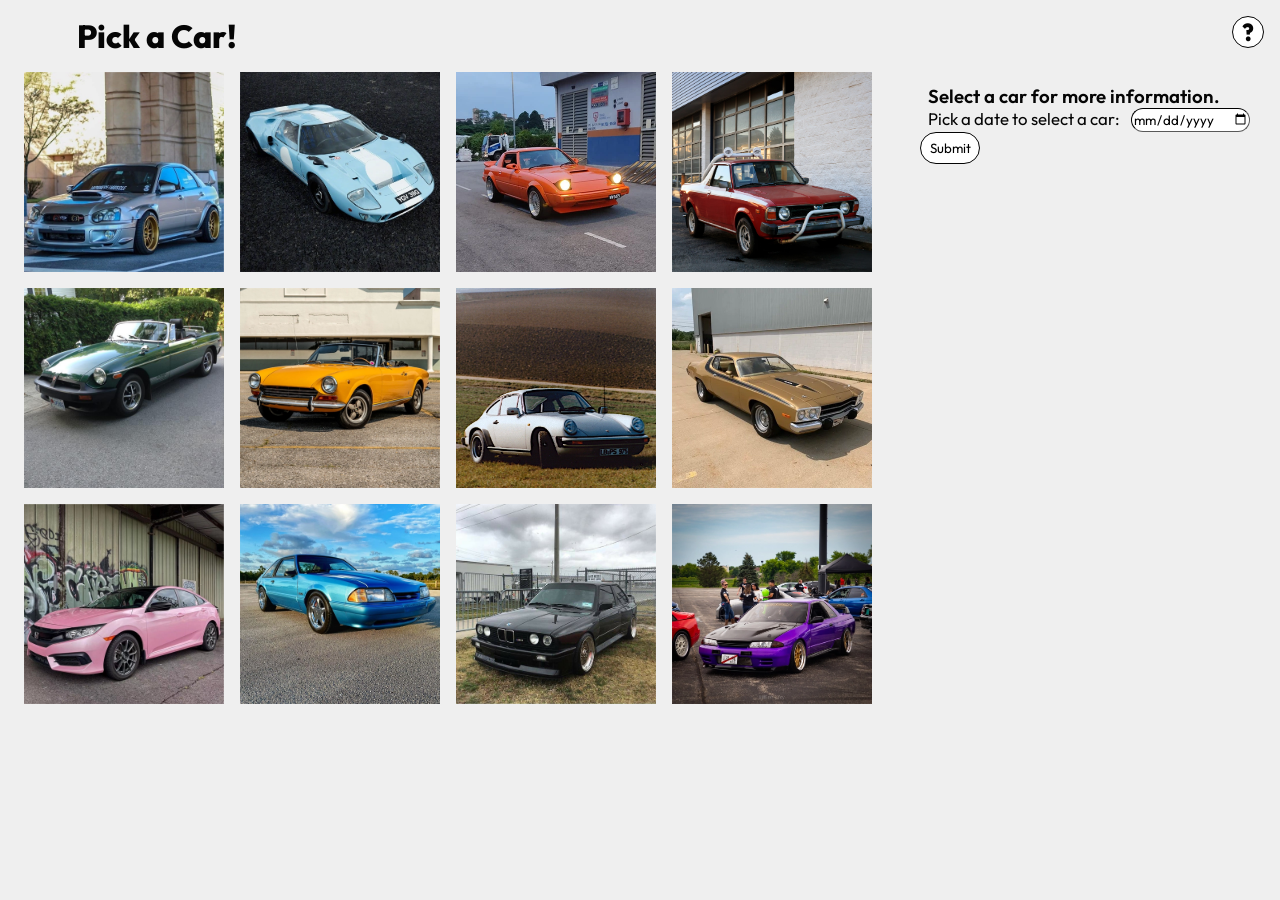
==== index.html @ 71fab591 "Changed Repo Name" ====
<!DOCTYPE html>
<html lang="en">
<head>
    <meta charset="UTF-8">
    <meta name="viewport" content="width=device-width, initial-scale=1.0">
    <link rel = "normalize" href="css/normalize.css" media = "screen">
    <link rel = "stylesheet" href = "css/styles.css" media = "screen">
    <title>Pick Your Car!</title>
</head>
<body>
    <div class = heading>
        <h1 id = "pageHeading"> Pick a Car! </h1>
        <div class = "helpButton">
            <a href = "helpPage.html"> ? </a>
         </div>
    </div>
    <div class = main>
        <div class = grid>
                <button type = "button" class = "carButton" id = "Capricorn"> </button>
                <button type = "button" class = "carButton" id = "Aquarius"> </button>
                <button type = "button" class = "carButton" id = "Pisces"> </button>
                <button type = "button" class = "carButton" id = "Aires">  </button>
                <button type = "button" class = "carButton" id = "Taurus"> </button>
                <button type = "button" class = "carButton" id = "Gemini"> </button>
                <button type = "button" class = "carButton" id = "Cancer"> </button>
                <button type = "button" class = "carButton" id = "Leo"> </button>
                <button type = "button" class = "carButton" id = "Virgo"> </button>
                <button type = "button" class = "carButton" id = "Libra"> </button>
                <button type = "button" class = "carButton" id = "Scorpio"> </button>
                <button type = "button" class = "carButton" id = "Sagittarius"> </button>
        </div>
        <div class = info_text>
            <h3 id = "carHeading"> Select a car for more information. </h3>
            <div class = input>
                <form>
                    <label for = "birthday" id = "label"> Pick a date to select a car: </label>
                    <input type = "date" id = "birthday" name = "birthday">
                    <button type = "submit" id = "submit"> Submit </button>
                </form> 
            </div>
            <div class = 'carImage'>
                <img id = "carImage" src = "images/bmw.webp" hidden>
            </div>
             <p id = "infoText" hidden>  </p>
             <button type = "button" id = "exit" hidden> Exit </button>
        </div>
    </div>
<script src = "main.js"> </script>
</body>
</html>
---- css/styles.css ----
@font-face{
    font-family: 'Outfit';
    src: url(../fonts/Outfit.ttf);
    font-weight: 400 800;
    font-style: normal;
    font-display: swap;
}

*{
    box-sizing: border-box;
}

:root{
    --color-background: #EFEFEF;
    --color-text: #050505;
    --font-main: 'Outfit', Arial, sans-serif;

    --rhythm: 1.5rem; 

}

body{
    background-color: var(--color-background);
    margin: 0;
}
button{
    border-width: 0px;
    height: 200px;
    width: 200px;
    cursor: pointer;
}

#Aires{
    background-image: url(../images/brat.webp);
    background-size: cover;
}

#Taurus{
    background-image: url(../images/mg.webp);
    background-size: cover;
}
#Pisces{
    background-image: url(../images/mazda.webp);
    background-size: cover;
}
#Gemini{
    background-image: url(../images/fiat.webp);
    background-size: cover;
}

#Cancer{
    background-image: url(../images/porche.webp);
    background-size: cover;
}

#Leo{
    background-image: url(../images/roadrunner.webp);
    background-size: cover;
}

#Virgo{
    background-image: url(../images/honda.webp);
    background-size: cover;
}

#Libra{
    background-image: url(../images/mustang.webp);
    background-size: cover;
}

#Scorpio{
    background-image: url(../images/bmw.webp);
    background-size: cover;
}

#Sagittarius{
    background-image: url(../images/skyline.webp);
    background-size: cover;
}

#Capricorn{
    background-image: url(../images/subaru.webp);
    background-size: cover;
}

#Aquarius{
    background-image: url(../images/ford.webp);
    background-size: cover;
}

#exit {
    background-color: white;
    position: absolute;
    display: hidden;
    justify-content: center;
    align-items: center;
    border: 1px solid var(--color-text);
    height: 2rem;
    width: 5rem;
    border-radius: 24px;

}

.carImage{
    display: flex;
    justify-content: center;
}

p{
    color: var(--color-text);
    font-family: var(--font-main);
    font-weight: 400; 
    font-size: 1.05rem;
    line-height: var(--rhythm);
    margin: .75rem .5rem 0; 
    width: 20rem
}

label{
    color: var(--color-text);
    font-family: var(--font-main);
    font-weight: 400; 
    font-size: 1.05rem;
    margin: .75rem .5rem 0; 
}
h1{
    color: var(--color-text);
    font-family: var(--font-main);
    font-weight: 800;
    font-size: 2.1  rem; 
    margin:  1rem; 
    padding-left: 2.3rem;
}

h3{
    color:var(--color-text);
    font-family: var(--font-main);
    display: flex;
    font-weight: 600;
    font-size: 1.3; 
    margin: .75rem .5rem 0;
}

img{
    height: 175px;
    width: 175px;
    margin: 1rem;
    object-fit: cover;
}


input{
    font-family:var(--font-main);
    border-radius: 12px;
    height: 24px;
    width: 112 px;
    border-color: var(--color-text);
    border-width: 1px;
}

a{
    font-family: var(--font-main);
    font-weight: 800;
    font-size: var(--rhythm);
    color: var(--color-text);
    text-decoration: none;

}

.heading{
    padding-left: var(--rhythm);
    display: flex;
    flex-direction: row;
    align-items: center;

}

.helpButton{
    position: absolute;
    display: flex;
    justify-content: center;
    align-items: center;
    top: 1rem;
    right: 1rem;
    height: 32px;
    width: 32px;
    background-color: white;
    border: 1px solid var(--color-text);
    border-radius: 24px;
}

.main{
    display: flex;
    justify-content: center;
    margin: 0 var(--rhythm);
}

.grid{
     display: grid;
     gap: 1rem;
     grid-template-columns: repeat(4, minmax(200px, 200px));
     grid-template-rows: repeat(3, minmax(200px, 200px));
     align-content:center;
     justify-items: center;
     margin-right: 3rem;
}

.input{
    display: flex;
}

#submit{
    height: 32px;
    width: 60px;
    padding: 6px;
    text-align: center;
    border: 1px solid var(--color-text);
    border-radius: 24px;
    background-color: white;
    font-family: var(--font-main);
}
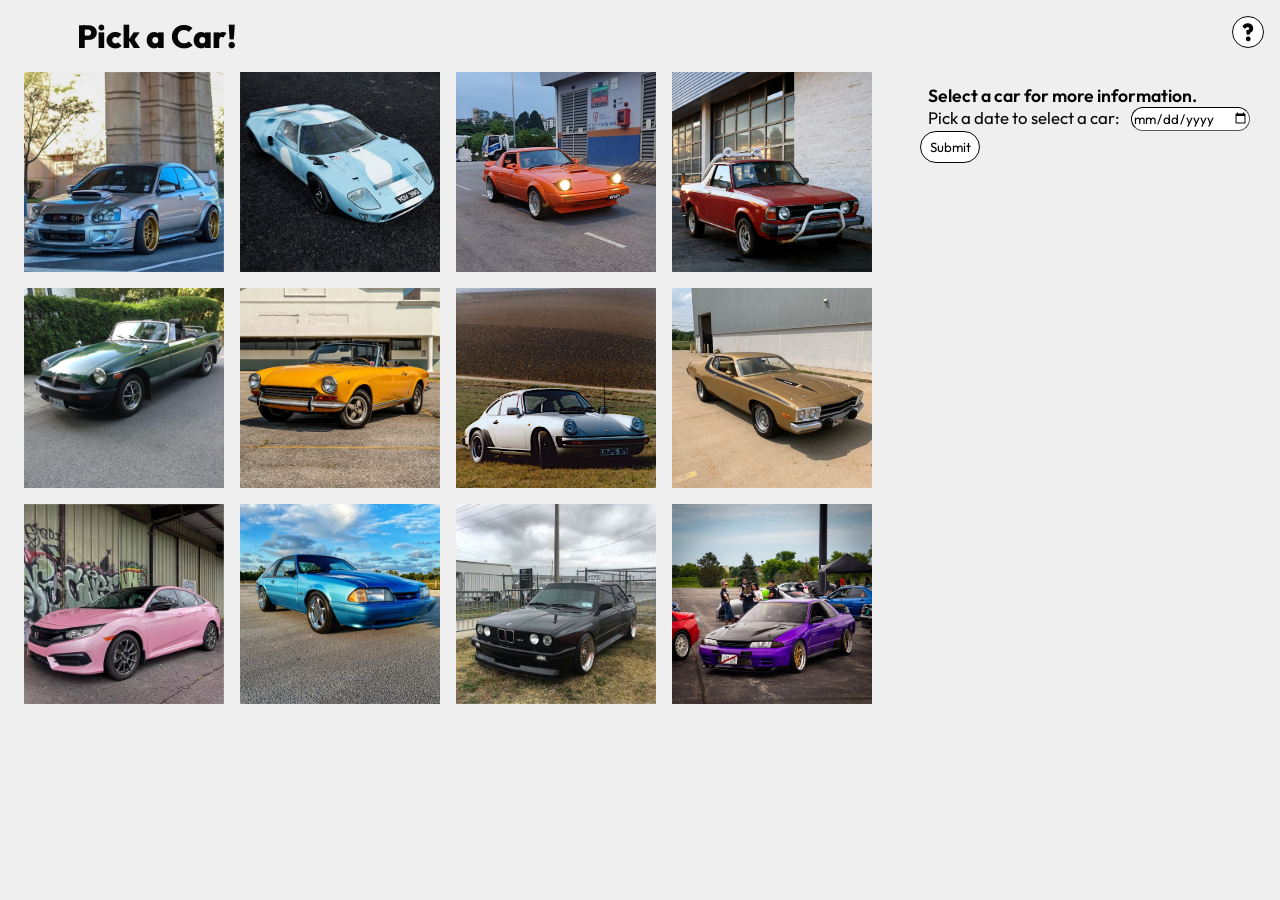
==== commit 13359fb1: "fixed errors" ====
--- a/index.html
+++ b/index.html
@@ -3,23 +3,22 @@
 <head>
     <meta charset="UTF-8">
     <meta name="viewport" content="width=device-width, initial-scale=1.0">
-    <link rel = "normalize" href="css/normalize.css" media = "screen">
     <link rel = "stylesheet" href = "css/styles.css" media = "screen">
     <title>Pick Your Car!</title>
 </head>
 <body>
-    <div class = heading>
+    <div class = "heading">
         <h1 id = "pageHeading"> Pick a Car! </h1>
         <div class = "helpButton">
             <a href = "helpPage.html"> ? </a>
          </div>
     </div>
-    <div class = main>
-        <div class = grid>
+    <div class = "main">
+        <div class = "grid">
                 <button type = "button" class = "carButton" id = "Capricorn"> </button>
                 <button type = "button" class = "carButton" id = "Aquarius"> </button>
                 <button type = "button" class = "carButton" id = "Pisces"> </button>
-                <button type = "button" class = "carButton" id = "Aires">  </button>
+                <button type = "button" class = "carButton" id = "Aries">  </button>
                 <button type = "button" class = "carButton" id = "Taurus"> </button>
                 <button type = "button" class = "carButton" id = "Gemini"> </button>
                 <button type = "button" class = "carButton" id = "Cancer"> </button>
@@ -29,7 +28,7 @@
                 <button type = "button" class = "carButton" id = "Scorpio"> </button>
                 <button type = "button" class = "carButton" id = "Sagittarius"> </button>
         </div>
-        <div class = info_text>
+        <div class = "info_text">
             <h3 id = "carHeading"> Select a car for more information. </h3>
             <div class = input>
                 <form>
@@ -38,8 +37,8 @@
                     <button type = "submit" id = "submit"> Submit </button>
                 </form> 
             </div>
-            <div class = 'carImage'>
-                <img id = "carImage" src = "images/bmw.webp" hidden>
+            <div class = "carImage">
+                <img id = "carImage" src = "images/bmw.webp" alt = "Bigger Image of Selected Car" hidden>
             </div>
              <p id = "infoText" hidden>  </p>
              <button type = "button" id = "exit" hidden> Exit </button>
--- a/css/styles.css
+++ b/css/styles.css
@@ -14,96 +14,218 @@
     --color-background: #EFEFEF;
     --color-text: #050505;
     --font-main: 'Outfit', Arial, sans-serif;
-
     --rhythm: 1.5rem; 
-
+}
+
+#Aquarius{
+    background-image: url(../images/ford.webp);
+    background-size: cover;
+}
+
+#Aries{
+    background-image: url(../images/brat.webp);
+    background-size: cover;
+}
+
+#Cancer{
+    background-image: url(../images/porsche.webp);
+    background-size: cover;
+}
+
+#Capricorn{
+    background-image: url(../images/subaru.webp);
+    background-size: cover;
+}
+
+#Gemini{
+    background-image: url(../images/fiat.webp);
+    background-size: cover;
+}
+
+#Leo{
+    background-image: url(../images/roadrunner.webp);
+    background-size: cover;
+}
+
+#Libra{
+    background-image: url(../images/mustang.webp);
+    background-size: cover;
+}
+
+#Pisces{
+    background-image: url(../images/mazda.webp);
+    background-size: cover;
+}
+
+#Sagittarius{
+    background-image: url(../images/skyline.webp);
+    background-size: cover;
+}
+
+#Scorpio{
+    background-image: url(../images/bmw.webp);
+    background-size: cover;
+}
+
+#Taurus{
+    background-image: url(../images/mg.webp);
+    background-size: cover;
+}
+
+#Virgo{
+    background-image: url(../images/honda.webp);
+    background-size: cover;
+}
+
+#exit {
+    background-color: white;
+    border: 1px solid var(--color-text);
+    border-radius: 24px;
+    height: 2rem;
+    justify-content: center;
+    align-items: center;
+    position: absolute;
+    width: 5rem;
+}
+
+.input{
+    display: flex;
+}
+
+.backButton{
+    align-items: center;
+    background-color: white;
+    border: 1px solid var(--color-text);
+    border-radius:24px;
+    display: flex;
+    height: 44px;
+    justify-content: center;
+    margin: auto;
+    width: 120px;
 }
 
 body{
     background-color: var(--color-background);
     margin: 0;
 }
+
 button{
     border-width: 0px;
+    cursor: pointer;
     height: 200px;
     width: 200px;
-    cursor: pointer;
-}
-
-#Aires{
-    background-image: url(../images/brat.webp);
-    background-size: cover;
-}
-
-#Taurus{
-    background-image: url(../images/mg.webp);
-    background-size: cover;
-}
-#Pisces{
-    background-image: url(../images/mazda.webp);
-    background-size: cover;
-}
-#Gemini{
-    background-image: url(../images/fiat.webp);
-    background-size: cover;
-}
-
-#Cancer{
-    background-image: url(../images/porche.webp);
-    background-size: cover;
-}
-
-#Leo{
-    background-image: url(../images/roadrunner.webp);
-    background-size: cover;
-}
-
-#Virgo{
-    background-image: url(../images/honda.webp);
-    background-size: cover;
-}
-
-#Libra{
-    background-image: url(../images/mustang.webp);
-    background-size: cover;
-}
-
-#Scorpio{
-    background-image: url(../images/bmw.webp);
-    background-size: cover;
-}
-
-#Sagittarius{
-    background-image: url(../images/skyline.webp);
-    background-size: cover;
-}
-
-#Capricorn{
-    background-image: url(../images/subaru.webp);
-    background-size: cover;
-}
-
-#Aquarius{
-    background-image: url(../images/ford.webp);
-    background-size: cover;
-}
-
-#exit {
-    background-color: white;
+}
+
+a{
+    color: var(--color-text);
+    font-family: var(--font-main);
+    font-weight: 800;
+    font-size: var(--rhythm);
+    text-decoration: none;
+}
+
+.carImage{
+    display: flex;
+    justify-content: center;
+}
+
+.grid{
+    align-content:center;
+    display: grid;
+    gap: 1rem;
+    grid-template-columns: repeat(4, minmax(200px, 200px));
+    grid-template-rows: repeat(3, minmax(200px, 200px));
+    justify-items: center;
+    margin-right: 3rem;
+}
+
+h1{
+    color: var(--color-text);
+    font-family: var(--font-main);
+    font-weight: 800;
+    margin: 1rem;
+    padding-left: 2.3rem;
+}
+
+h2{
+    color: var(--color-text);
+    font-family: var(--font-main);
+    font-weight: 800;
+}
+
+h3{
+    color: var(--color-text);
+    display: flex;
+    font-family: var(--font-main);
+    font-weight: 600;
+    font-size: 1.1rem;
+    margin: .75rem .5rem 0;
+}
+
+.help1 img{
+    height: 400px;
+    margin-top: 0;
+    width: 450px;
+}
+
+.help2 img{
+    max-height: 200px;
+    width: 600px;
+}
+
+.help2Images{
+    display: flex;
+    flex-direction: column;
+    max-height: 400px;
+}
+
+.helpButton{
+    align-items: center;
+    background-color: white;
+    border: 1px solid var(--color-text);
+    border-radius: 24px;
+    display: flex;
+    height: 32px;
+    justify-content: center;
     position: absolute;
-    display: hidden;
-    justify-content: center;
-    align-items: center;
-    border: 1px solid var(--color-text);
-    height: 2rem;
-    width: 5rem;
-    border-radius: 24px;
-
-}
-
-.carImage{
-    display: flex;
-    justify-content: center;
+    right: 1rem;
+    top: 1rem;
+    width: 32px;
+}
+
+.helpImages{
+    display: flex;
+    flex-direction: row;
+    justify-content: space-evenly;
+}
+
+.heading{
+    align-items: center;
+    display: flex;
+    flex-direction: row;
+    padding-left: var(--rhythm);
+}
+
+input{
+    border-color: var(--color-text);
+    border-radius: 12px;
+    border-width: 1px;
+    font-family: var(--font-main);
+    height: 24px;
+}
+
+label{
+    color: var(--color-text);
+    font-family: var(--font-main);
+    font-weight: 400; 
+    font-size: 1.05rem;
+    margin: .75rem .5rem 0; 
+}
+
+.main{
+    display: flex;
+    justify-content: center;
+    margin: 0 var(--rhythm);
 }
 
 p{
@@ -112,111 +234,24 @@
     font-weight: 400; 
     font-size: 1.05rem;
     line-height: var(--rhythm);
-    margin: .75rem .5rem 0; 
-    width: 20rem
-}
-
-label{
-    color: var(--color-text);
-    font-family: var(--font-main);
-    font-weight: 400; 
-    font-size: 1.05rem;
-    margin: .75rem .5rem 0; 
-}
-h1{
-    color: var(--color-text);
-    font-family: var(--font-main);
-    font-weight: 800;
-    font-size: 2.1  rem; 
-    margin:  1rem; 
-    padding-left: 2.3rem;
-}
-
-h3{
-    color:var(--color-text);
-    font-family: var(--font-main);
-    display: flex;
-    font-weight: 600;
-    font-size: 1.3; 
-    margin: .75rem .5rem 0;
+    margin: 0 .5rem .75rem; 
+    width: 20rem;
 }
 
 img{
-    height: 175px;
-    width: 175px;
-    margin: 1rem;
+    height: 300px;
+    margin: .5rem;
     object-fit: cover;
-}
-
-
-input{
-    font-family:var(--font-main);
-    border-radius: 12px;
-    height: 24px;
-    width: 112 px;
-    border-color: var(--color-text);
-    border-width: 1px;
-}
-
-a{
-    font-family: var(--font-main);
-    font-weight: 800;
-    font-size: var(--rhythm);
-    color: var(--color-text);
-    text-decoration: none;
-
-}
-
-.heading{
-    padding-left: var(--rhythm);
-    display: flex;
-    flex-direction: row;
-    align-items: center;
-
-}
-
-.helpButton{
-    position: absolute;
-    display: flex;
-    justify-content: center;
-    align-items: center;
-    top: 1rem;
-    right: 1rem;
+    width: 300px;
+}
+
+#submit{
+    background-color: white;
+    border: 1px solid var(--color-text);
+    border-radius: 24px;
+    font-family: var(--font-main);
     height: 32px;
-    width: 32px;
-    background-color: white;
-    border: 1px solid var(--color-text);
-    border-radius: 24px;
-}
-
-.main{
-    display: flex;
-    justify-content: center;
-    margin: 0 var(--rhythm);
-}
-
-.grid{
-     display: grid;
-     gap: 1rem;
-     grid-template-columns: repeat(4, minmax(200px, 200px));
-     grid-template-rows: repeat(3, minmax(200px, 200px));
-     align-content:center;
-     justify-items: center;
-     margin-right: 3rem;
-}
-
-.input{
-    display: flex;
-}
-
-#submit{
-    height: 32px;
-    width: 60px;
     padding: 6px;
     text-align: center;
-    border: 1px solid var(--color-text);
-    border-radius: 24px;
-    background-color: white;
-    font-family: var(--font-main);
-}
-
+    width: 60px;
+}
